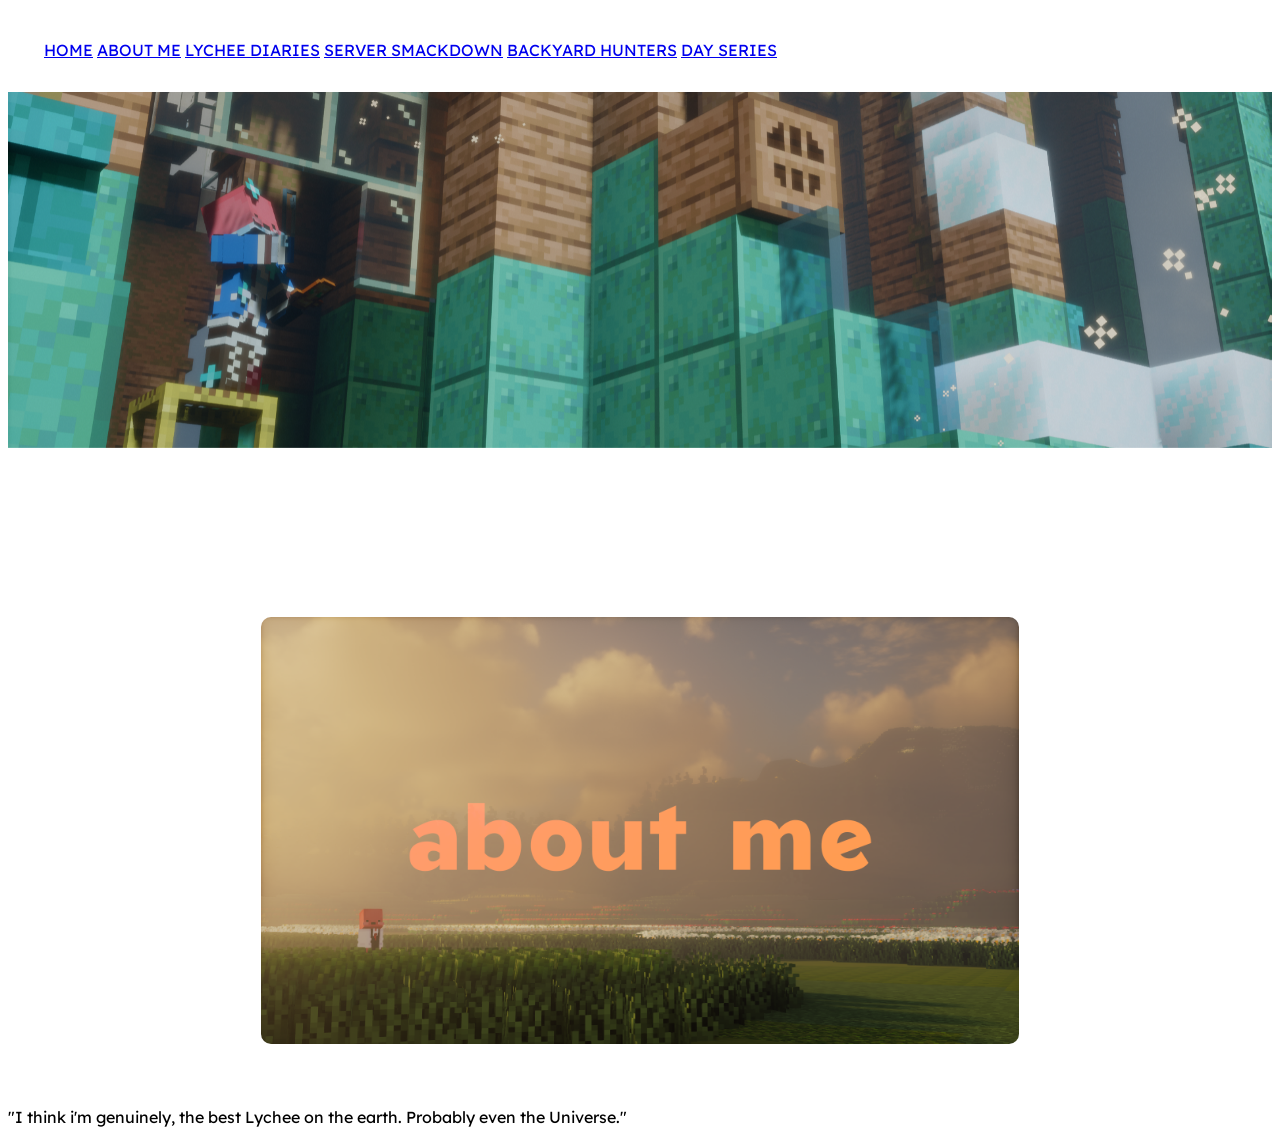
==== Pages/About Me/HTML/about_me.html @ 613937f0 "Initial Commit - Updated A Few Pages To Test With Images Bh <3" ====
<!DOCTYPE html>
<html lang="en">
<head>
    <link rel="preconnect" href="https://fonts.googleapis.com">
    <link rel="preconnect" href="https://fonts.gstatic.com" crossorigin>
    <link href="https://fonts.googleapis.com/css2?family=Lexend+Deca:wght@100..900&display=swap" rel="stylesheet">

    <meta charset="utf-8" />
    <meta name="viewport" content="width=device-width" />

    <!-- Styles -->
    <link rel="stylesheet" href="/Pages/About Me/Styles/about_me.CSS" />

    <title>TalkWithBh - About Me</title>
</head>
<body>
<!-- Header -->
<div class="header" id="index_header">
    <nav>
        <a href="/index.html"><img src="" style="height: 28px"></img></a>
        <a href="/index.html">HOME</a>
        <a href="/Pages/About%20Me/HTML/about_me.html">ABOUT ME</a>
        <a href="/Pages/Lychee%20Diaries/HTML/lychee_diaries.html">LYCHEE DIARIES</a>
        <a href="/Pages/Server%20Smackdown/HTML/server_smackdown.html">SERVER SMACKDOWN</a>
        <a href="/Pages/Backyard%20Hunters/HTML/backyard_hunters.html">BACKYARD HUNTERS</a>
        <a href="/Pages/Day%20Series/HTML/day_series.html">DAY SERIES</a>
    </nav>
</div>

<div class="MAIN_top_banner" id="MAIN_top_banner">
    <img class="MAIN_top_banner_background" src="/Pages/About%20Me/Media/ABOUTME_main_thumbnail.png" style=" width: 100%; height: auto"/>
    <img class="MAIN_top_banner_background_clip" src="/Pages/Assets/Media/Clips/CLIP_wave.png" style=" width: 100%; height: auto"/>
    <img class="MAIN_top_banner_foreground" src="/Pages/About%20Me/Media/ABOUTME_main_poster.png" style=" width: 80%; height: auto"/>
</div>

<div class="HOME_sub_description" id="HOME_sub_description">
    <p class="HOME_sub_description_text">"I think i'm genuinely, the best Lychee on the earth. Probably even the Universe."</p>
</div>

</body>
</html>
---- Pages/About Me/Styles/about_me.CSS ----
html {
    font-family: "Lexend Deca", sans-serif;
    font-optical-sizing: auto;
    background-color: #ffffff;
}

.header {
    position: sticky;
    top: 0;
    width: 100%;
    padding: 32px 32px;
    color: white;
    background-color: white;

    text-align: left;

    image-rendering: high-quality;
}

.MAIN_top_banner {
    .MAIN_top_banner_background {
        position: relative;
        display: block;
        max-width: 100%;
        text-align: center;

        margin: 0 auto;
    }

    .MAIN_top_banner_foreground {
        position: relative;
        display: block;
        max-width: 60%;
        text-align: center;

        border-radius: 10px;

        margin: -15% auto 5%;
    }
}
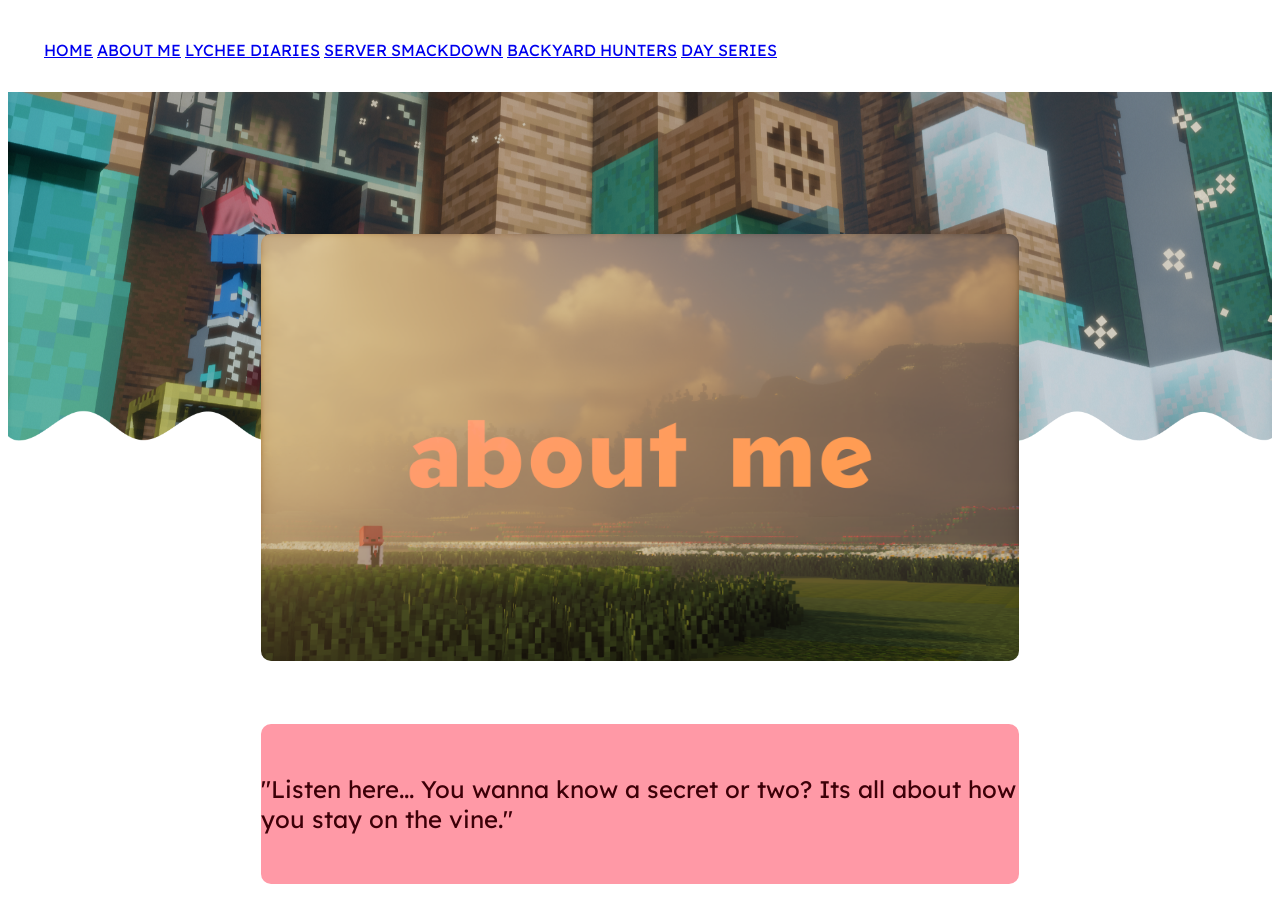
==== commit 85769b8b: "Initial Commit - Updated A Few Pages To Test With Images Bh <3" ====
--- a/Pages/About Me/HTML/about_me.html
+++ b/Pages/About Me/HTML/about_me.html
@@ -34,7 +34,7 @@
 </div>
 
 <div class="HOME_sub_description" id="HOME_sub_description">
-    <p class="HOME_sub_description_text">"I think i'm genuinely, the best Lychee on the earth. Probably even the Universe."</p>
+    <p class="HOME_sub_description_text">"Listen here... You wanna know a secret or two? Its all about how you stay on the vine."</p>
 </div>
 
 </body>
--- a/Pages/About Me/Styles/about_me.CSS
+++ b/Pages/About Me/Styles/about_me.CSS
@@ -27,6 +27,15 @@
         margin: 0 auto;
     }
 
+    .MAIN_top_banner_background_clip {
+        position: relative;
+        display: block;
+        max-width: 100%;
+        text-align: center;
+
+        margin: -25% auto 0;
+    }
+
     .MAIN_top_banner_foreground {
         position: relative;
         display: block;
@@ -35,6 +44,26 @@
 
         border-radius: 10px;
 
-        margin: -15% auto 5%;
+        margin: -20% auto -15%;
+    }
+}
+
+.HOME_sub_description {
+    display: flex;
+    align-items: center;
+    justify-content: center;
+    text-wrap: wrap;
+    height: 10rem;
+    width: 60%;
+
+    margin: 20% auto 0;
+    background-color: #ff99a6ff;
+
+    border-radius: 10px;
+
+
+    .HOME_sub_description_text {
+        color: #3d0008ff;
+        font-size: 1.5rem;
     }
 }
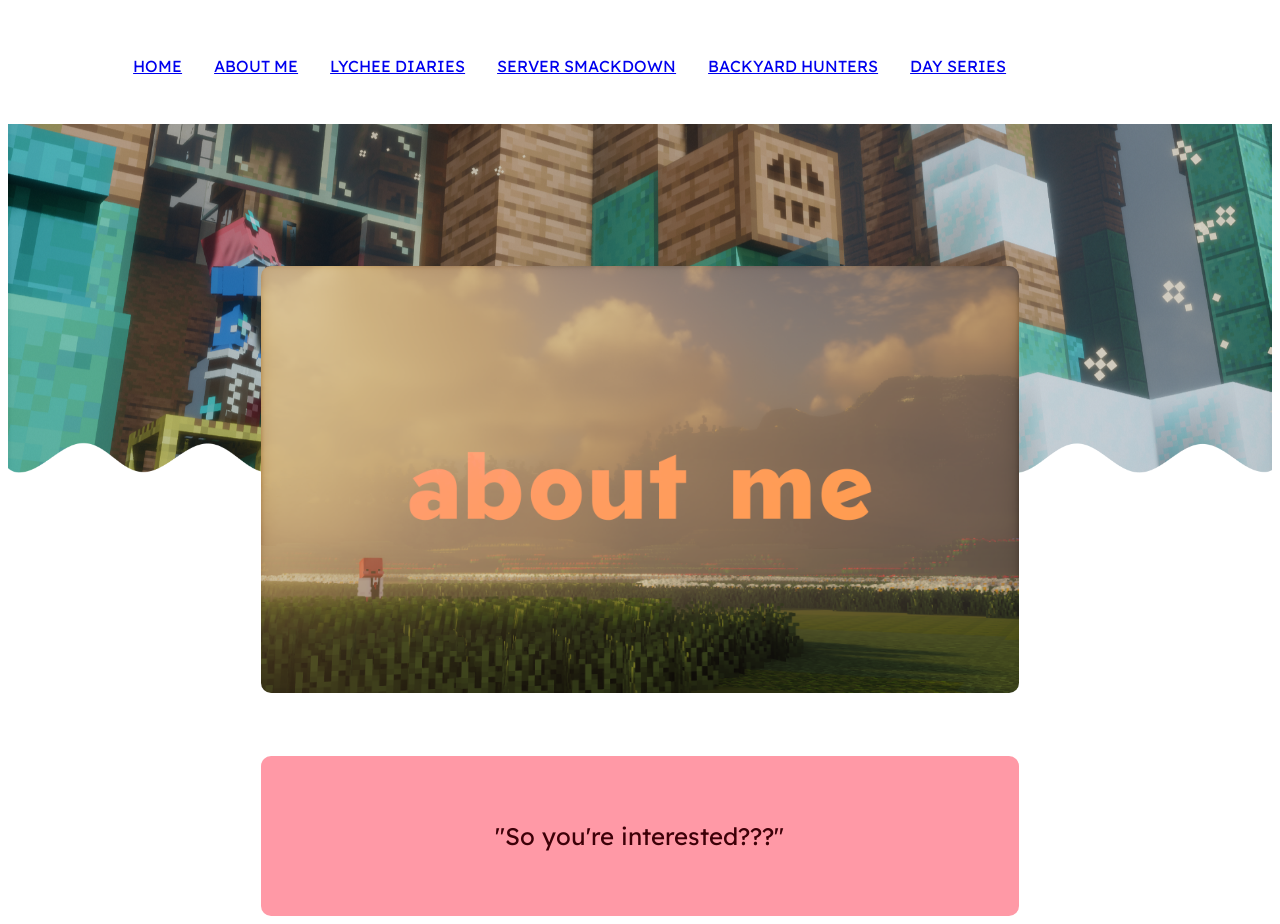
==== commit 697d909d: "Updated Links to Main Pags" ====
--- a/Pages/About Me/HTML/about_me.html
+++ b/Pages/About Me/HTML/about_me.html
@@ -17,13 +17,15 @@
 <!-- Header -->
 <div class="header" id="index_header">
     <nav>
-        <a href="/index.html"><img src="" style="height: 28px"></img></a>
-        <a href="/index.html">HOME</a>
-        <a href="/Pages/About%20Me/HTML/about_me.html">ABOUT ME</a>
-        <a href="/Pages/Lychee%20Diaries/HTML/lychee_diaries.html">LYCHEE DIARIES</a>
-        <a href="/Pages/Server%20Smackdown/HTML/server_smackdown.html">SERVER SMACKDOWN</a>
-        <a href="/Pages/Backyard%20Hunters/HTML/backyard_hunters.html">BACKYARD HUNTERS</a>
-        <a href="/Pages/Day%20Series/HTML/day_series.html">DAY SERIES</a>
+        <ul class="header_list">
+            <li><a href="/index.html"><img src="" style="height: 28px"></img></a></li>
+            <li><a href="/index.html">HOME</a></li>
+            <li><a href="/Pages/About%20Me/HTML/about_me.html">ABOUT ME</a></li>
+            <li><a href="/Pages/Lychee%20Diaries/HTML/lychee_diaries.html">LYCHEE DIARIES</a></li>
+            <li><a href="/Pages/Server%20Smackdown/HTML/server_smackdown.html">SERVER SMACKDOWN</a></li>
+            <li><a href="/Pages/Backyard%20Hunters/HTML/backyard_hunters.html">BACKYARD HUNTERS</a></li>
+            <li><a href="/Pages/Day%20Series/HTML/day_series.html">DAY SERIES</a></li>
+        </ul>
     </nav>
 </div>
 
@@ -34,7 +36,7 @@
 </div>
 
 <div class="HOME_sub_description" id="HOME_sub_description">
-    <p class="HOME_sub_description_text">"Listen here... You wanna know a secret or two? Its all about how you stay on the vine."</p>
+    <p class="HOME_sub_description_text">"So you're interested???"</p>
 </div>
 
 </body>
--- a/Pages/About Me/Styles/about_me.CSS
+++ b/Pages/About Me/Styles/about_me.CSS
@@ -8,13 +8,32 @@
     position: sticky;
     top: 0;
     width: 100%;
-    padding: 32px 32px;
+    padding-top: 16px;
+    padding-bottom: 16px;
     color: white;
     background-color: white;
 
     text-align: left;
 
     image-rendering: high-quality;
+
+    z-index: 1;
+
+    .header_list {
+        display: flex;
+        align-items: center;
+        text-align: center;
+        justify-content: center;
+
+
+        width: 80%;
+
+        li {
+            display: inline-block;
+            text-decoration: none;
+            padding: 16px;
+        }
+    }
 }
 
 .MAIN_top_banner {
@@ -25,6 +44,8 @@
         text-align: center;
 
         margin: 0 auto;
+
+        z-index: -2;
     }
 
     .MAIN_top_banner_background_clip {
@@ -34,6 +55,8 @@
         text-align: center;
 
         margin: -25% auto 0;
+
+        z-index: -2;
     }
 
     .MAIN_top_banner_foreground {
@@ -45,8 +68,11 @@
         border-radius: 10px;
 
         margin: -20% auto -15%;
+
+        z-index: -1;
     }
 }
+
 
 .HOME_sub_description {
     display: flex;
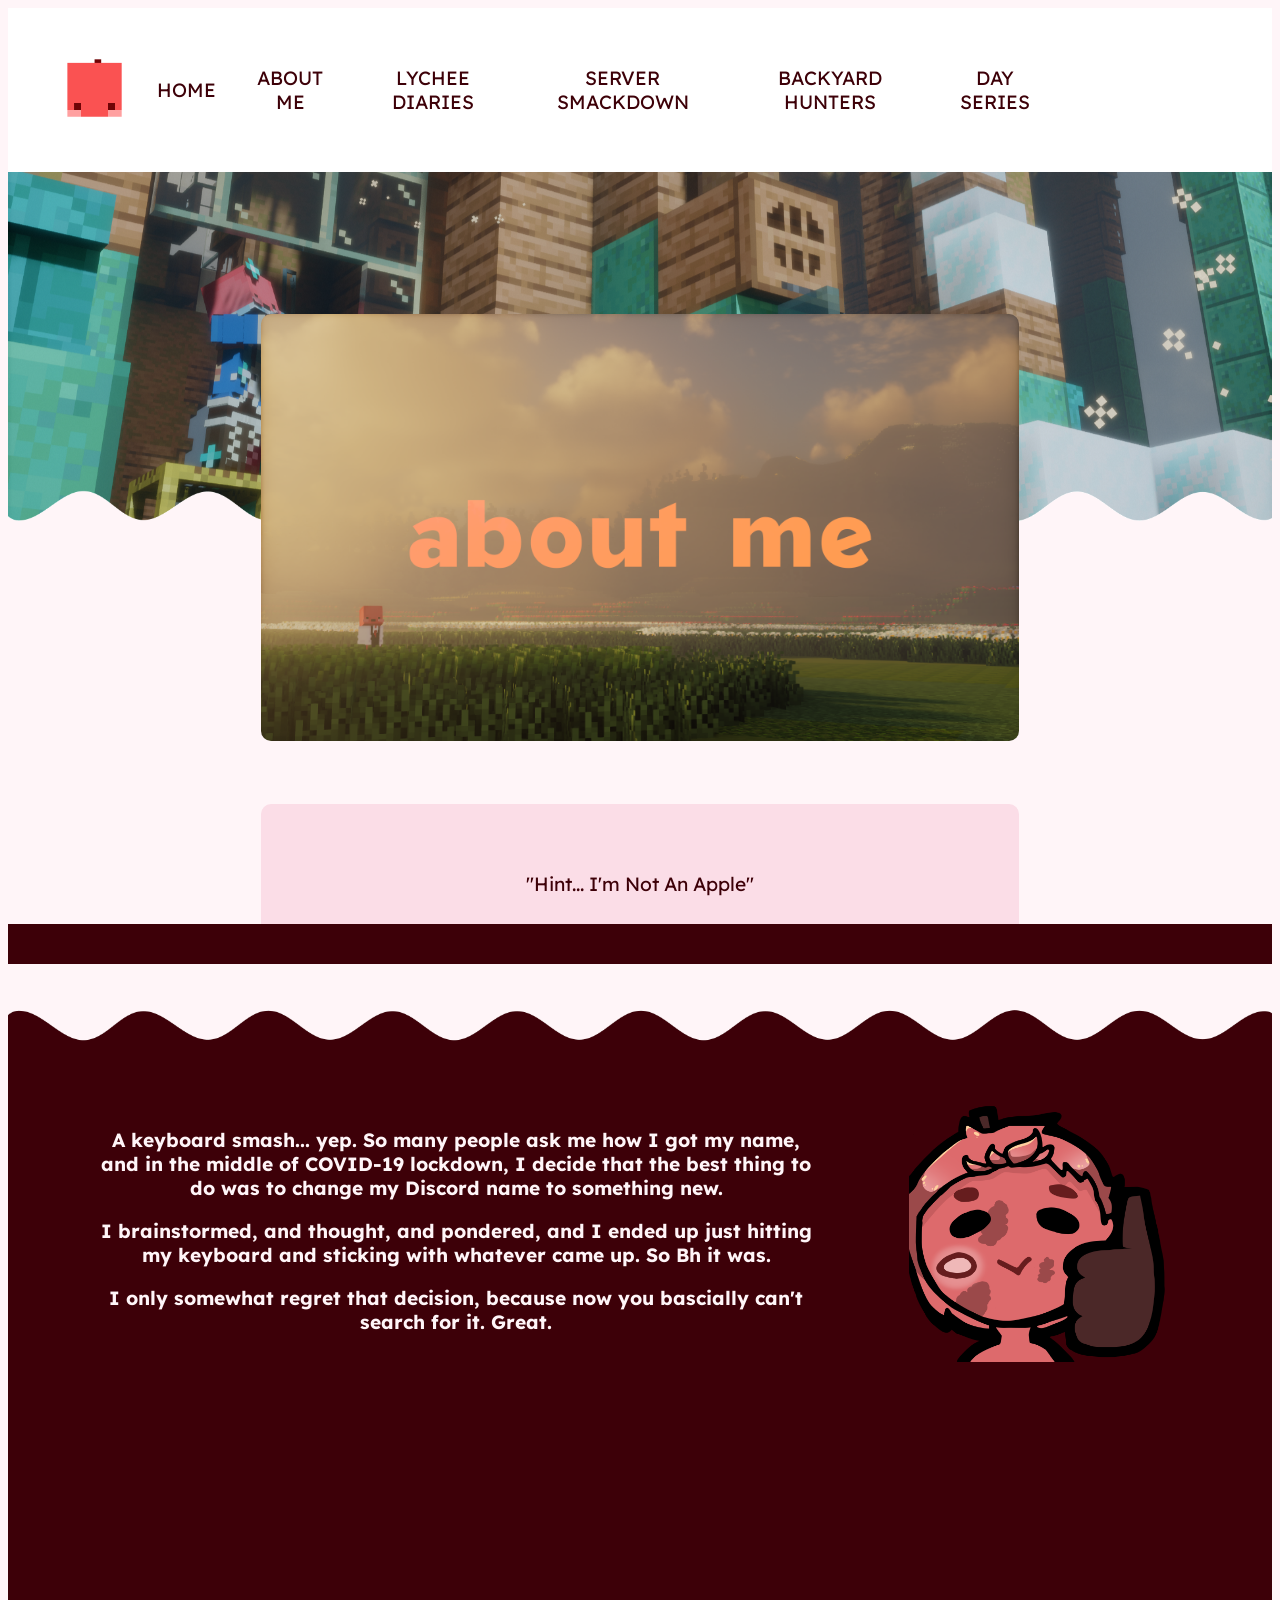
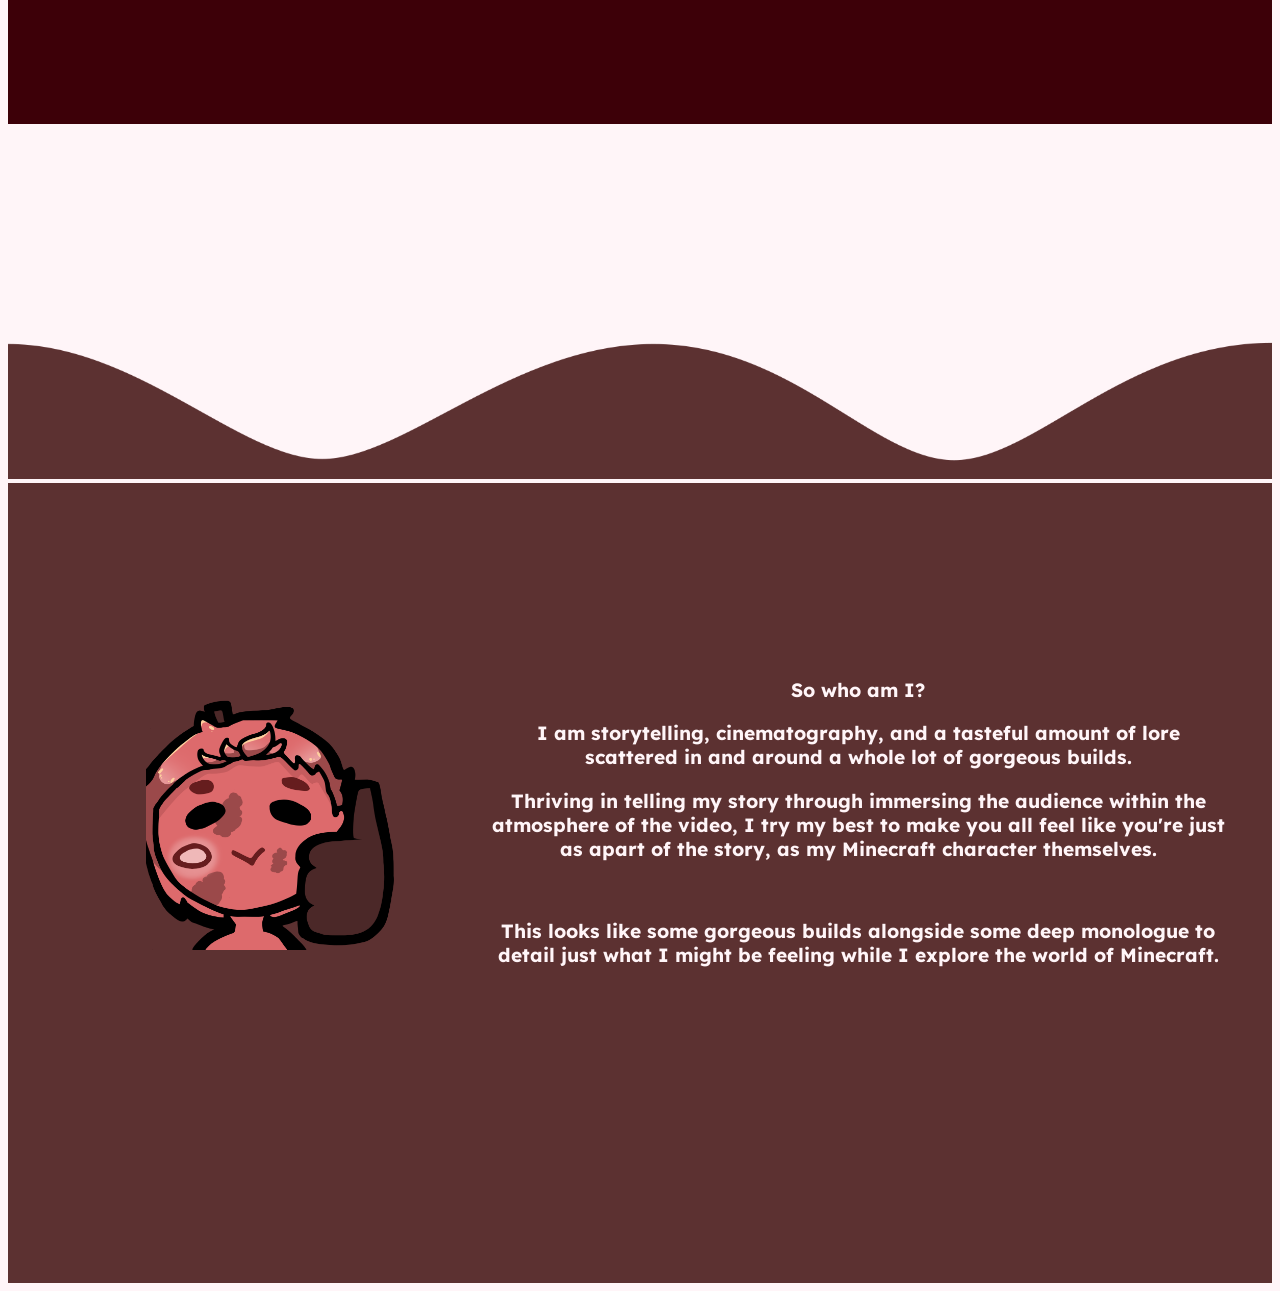
==== commit 2d476e37: "Updated Links to Main Pags" ====
--- a/Pages/About Me/HTML/about_me.html
+++ b/Pages/About Me/HTML/about_me.html
@@ -9,34 +9,91 @@
     <meta name="viewport" content="width=device-width" />
 
     <!-- Styles -->
+    <link rel="stylesheet" href="/Universal/Styles/universal_styles.CSS" />
     <link rel="stylesheet" href="/Pages/About Me/Styles/about_me.CSS" />
 
     <title>TalkWithBh - About Me</title>
 </head>
 <body>
-<!-- Header -->
-<div class="header" id="index_header">
+<!-- Universal Header -->
+<div class="UNI_Header" id="index_header">
     <nav>
-        <ul class="header_list">
-            <li><a href="/index.html"><img src="" style="height: 28px"></img></a></li>
-            <li><a href="/index.html">HOME</a></li>
-            <li><a href="/Pages/About%20Me/HTML/about_me.html">ABOUT ME</a></li>
-            <li><a href="/Pages/Lychee%20Diaries/HTML/lychee_diaries.html">LYCHEE DIARIES</a></li>
-            <li><a href="/Pages/Server%20Smackdown/HTML/server_smackdown.html">SERVER SMACKDOWN</a></li>
-            <li><a href="/Pages/Backyard%20Hunters/HTML/backyard_hunters.html">BACKYARD HUNTERS</a></li>
-            <li><a href="/Pages/Day%20Series/HTML/day_series.html">DAY SERIES</a></li>
+        <ul class="UNI_Header_List">
+            <li><a href="/index.html"><img src="/Pages/Assets/Media/Icons/ICON_bh_head.png" style="height: 4em"></img></a></li>
+            <li><a class="UNI_HEADER_Link" href="/index.html">HOME</a></li>
+            <li><a class="UNI_HEADER_Link" href="/Pages/About%20Me/HTML/about_me.html">ABOUT ME</a></li>
+            <li><a class="UNI_HEADER_Link" href="/Pages/Lychee%20Diaries/HTML/lychee_diaries.html">LYCHEE DIARIES</a></li>
+            <li><a class="UNI_HEADER_Link" href="/Pages/Server%20Smackdown/HTML/server_smackdown.html">SERVER SMACKDOWN</a></li>
+            <li><a class="UNI_HEADER_Link" href="/Pages/Backyard%20Hunters/HTML/backyard_hunters.html">BACKYARD HUNTERS</a></li>
+            <li><a class="UNI_HEADER_Link" href="/Pages/Day%20Series/HTML/day_series.html">DAY SERIES</a></li>
         </ul>
     </nav>
 </div>
 
-<div class="MAIN_top_banner" id="MAIN_top_banner">
-    <img class="MAIN_top_banner_background" src="/Pages/About%20Me/Media/ABOUTME_main_thumbnail.png" style=" width: 100%; height: auto"/>
-    <img class="MAIN_top_banner_background_clip" src="/Pages/Assets/Media/Clips/CLIP_wave.png" style=" width: 100%; height: auto"/>
-    <img class="MAIN_top_banner_foreground" src="/Pages/About%20Me/Media/ABOUTME_main_poster.png" style=" width: 80%; height: auto"/>
+<!-- Top Banner -->
+<div class="UNI_Top_Banner">
+    <img class="UNI_top_banner_background" src="/Pages/About%20Me/Media/ABOUTME_main_thumbnail.png" style=" width: 100%; height: auto"/>
+    <img class="UNI_top_banner_background_clip" src="/Pages/Assets/Media/Clips/CLIP_wave.png" style=" width: 100%; height: auto"/>
+    <img class="UNI_top_banner_foreground" src="/Pages/About%20Me/Media/ABOUTME_main_poster.png" style=" width: 80%; height: auto"/>
 </div>
 
-<div class="HOME_sub_description" id="HOME_sub_description">
-    <p class="HOME_sub_description_text">"So you're interested???"</p>
+<div class="UNI_sub_description">
+    <p class="UNI_sub_description_text">"Hint... I'm Not An Apple"</p>
+</div>
+
+<!-- Bottom Banner -->
+<div class="UNI_bottom_banner">
+    <img class="MAIN_top_banner_background_clip" src="/Pages/Assets/Media/Clips/CLIP_wave_inverted.png" style=" width: 100%; height: auto"/>
+</div>
+
+<!-- About Me - Contents -->
+<div class="ABOUTME_content_box">
+    <div class="ABOUTME_content">
+        <ul class="ABOUTEME_main_discription">
+            <li class="ABOUTME_main_body">
+                <div class="ABOUTEME_main_body_text">
+                    <p class="ABOUTME_discription">A keyboard smash... yep. So many people ask me how I got my name, and in the middle of COVID-19 lockdown, I decide that the best thing to do was to change my Discord name to something new.</p>
+                    <p class="ABOUTME_discription">I brainstormed, and thought, and pondered, and I ended up just hitting my keyboard and sticking with whatever came up. So Bh it was.</p>
+                    <p class="ABOUTME_discription">I only somewhat regret that decision, because now you bascially can't search for it. Great.</p>
+                </div>
+            </li>
+            <li class="ABOUTME_main_image">
+                <div class="ABOUTME_main_image_image">
+                    <img class="ABOUTME_main_image_emoji" src="/Pages/Assets/Media/Emojis/Emote3.webp">
+                </div>
+            </li>
+        </ul>
+    </div>
+</div>
+
+<!-- Overview Banner -->
+<div class="UNI_bottom_banner">
+    <img class="MAIN_top_banner_background_clip" src="/Pages/Assets/Media/Clips/CLIP_large_wave_brown.png" style=" width: 100%; height: auto"/>
+</div>
+
+<!-- About Me - Overview -->
+
+<div class="ABOUTME_overview_box">
+    <div class="ABOUTME_overview_content">
+        <ul class="ABOUTEME_main_discription">
+            <li class="ABOUTME_main_image">
+                <div class="ABOUTME_main_image_image">
+                    <img class="ABOUTME_main_image_emoji" src="/Pages/Assets/Media/Emojis/Emote3.webp">
+                </div>
+            </li>
+
+            <li class="ABOUTME_main_body">
+                <div class="ABOUTEME_main_body_text">
+                    <p class="ABOUTME_discription">So who am I?</p>
+                    <p class="ABOUTME_discription">I am storytelling, cinematography, and a tasteful amount of lore scattered in and around a whole lot of gorgeous builds.</p>
+                    <p class="ABOUTME_discription">Thriving in telling my story through immersing the audience within the atmosphere of the video, I try my best to make you all feel like you're just as apart of the story, as my Minecraft character themselves.</p>
+                    <br>
+                    <p class="ABOUTME_discription">This looks like some gorgeous builds alongside some deep monologue to detail just what I might be feeling while I explore the world of Minecraft.</p>
+                </div>
+            </li>
+
+        </ul>
+    </div>
 </div>
 
 </body>
--- a/Universal/Styles/universal_styles.CSS
+++ b/Universal/Styles/universal_styles.CSS
@@ -0,0 +1,108 @@
+html {
+    font-family: "Lexend Deca", sans-serif;
+    font-optical-sizing: auto;
+    background-color: #fff5f8;
+}
+
+/* ---------- Header ---------- */
+
+.UNI_Header {
+    position: sticky;
+    top: 0;
+    width: 100%;
+    padding-top: 16px;
+    padding-bottom: 16px;
+    color: white;
+    background-color: white;
+
+    text-align: left;
+
+    image-rendering: high-quality;
+
+    z-index: 1;
+
+    .UNI_Header_List {
+        display: flex;
+        align-items: center;
+        text-align: center;
+        justify-content: left;
+
+
+        width: 80%;
+
+        li {
+            display: inline-block;
+            text-decoration: none;
+            padding: 16px;
+        }
+
+        .UNI_HEADER_Link {
+            text-decoration: none;
+            color: #3d0008ff;
+            font-size: 1.2em;
+        }
+    }
+}
+
+/* ---------- Title & Banner ---------- */
+
+.UNI_Top_Banner {
+    .UNI_top_banner_background {
+        position: relative;
+        display: block;
+        max-width: 100%;
+        text-align: center;
+
+        margin: 0 auto;
+
+        z-index: -2;
+    }
+
+    .UNI_top_banner_background_clip {
+        position: relative;
+        display: block;
+        max-width: 100%;
+        text-align: center;
+
+        margin: -25% auto 0;
+
+        z-index: -2;
+    }
+
+    .UNI_top_banner_foreground {
+        position: relative;
+        display: block;
+        max-width: 60%;
+        text-align: center;
+
+        border-radius: 10px;
+
+        margin: -20% auto -15%;
+
+        z-index: -1;
+    }
+}
+
+
+.UNI_sub_description {
+    display: flex;
+    align-items: center;
+    justify-content: center;
+    text-wrap: wrap;
+    height: 10rem;
+    width: 60%;
+
+    margin: 20% auto 0;
+    background-color: #fbdde7;
+
+    border-radius: 10px;
+
+    .UNI_sub_description_text {
+        color: #3d0008ff;
+        font-size: 1.2rem;
+    }
+}
+
+.UNI_bottom_banner {
+
+}
--- a/Pages/About Me/Styles/about_me.CSS
+++ b/Pages/About Me/Styles/about_me.CSS
@@ -1,95 +1,82 @@
 html {
     font-family: "Lexend Deca", sans-serif;
     font-optical-sizing: auto;
-    background-color: #ffffff;
 }
 
-.header {
-    position: sticky;
-    top: 0;
-    width: 100%;
-    padding-top: 16px;
-    padding-bottom: 16px;
-    color: white;
-    background-color: white;
+/* ---------- Main Content ---------- */
 
-    text-align: left;
-
-    image-rendering: high-quality;
-
-    z-index: 1;
-
-    .header_list {
-        display: flex;
-        align-items: center;
-        text-align: center;
-        justify-content: center;
-
-
-        width: 80%;
-
-        li {
-            display: inline-block;
-            text-decoration: none;
-            padding: 16px;
-        }
-    }
+.ABOUTME_content_box {
+    margin-top: -400px;
+    height: 800px;
+    background-color: #3d0008ff;
 }
 
-.MAIN_top_banner {
-    .MAIN_top_banner_background {
-        position: relative;
-        display: block;
-        max-width: 100%;
-        text-align: center;
+.ABOUTME_content {
+    transform: translateY(10rem);
 
-        margin: 0 auto;
-
-        z-index: -2;
-    }
-
-    .MAIN_top_banner_background_clip {
-        position: relative;
-        display: block;
-        max-width: 100%;
-        text-align: center;
-
-        margin: -25% auto 0;
-
-        z-index: -2;
-    }
-
-    .MAIN_top_banner_foreground {
-        position: relative;
-        display: block;
-        max-width: 60%;
-        text-align: center;
-
-        border-radius: 10px;
-
-        margin: -20% auto -15%;
-
-        z-index: -1;
-    }
-}
-
-
-.HOME_sub_description {
     display: flex;
     align-items: center;
     justify-content: center;
-    text-wrap: wrap;
-    height: 10rem;
-    width: 60%;
+}
 
-    margin: 20% auto 0;
-    background-color: #ff99a6ff;
+/* ---------- Main Discription ---------- */
 
-    border-radius: 10px;
+.ABOUTEME_main_discription {
+    display: flex;
+    align-items: center;
+    justify-content: center;
+    width: 90%;
+    gap: 2rem;
 
+    list-style: none;
+}
 
-    .HOME_sub_description_text {
-        color: #3d0008ff;
-        font-size: 1.5rem;
-    }
-}+.ABOUTME_main_body {
+    display: block;
+    justify-content: center;
+    align-items: center;
+}
+
+/* ---------- Discription ---------- */
+
+.ABOUTME_discription {
+    display: flex;
+
+    text-align: center;
+    align-items: center;
+    justify-content: center;
+
+    color: #fff5f8;
+    font-weight: bolder;
+    font-size: 1.2rem;
+
+}
+
+/* ---------- Image Discription ---------- */
+
+.ABOUTME_main_image_image {
+    display: flex;
+    justify-content: center;
+}
+
+.ABOUTME_main_image_emoji {
+    width: 70%;
+}
+
+/* ---------- Overview ---------- */
+
+.ABOUTME_overview_box {
+    margin-top: 0px;
+    height: 800px;
+    background-color: #5c3131
+}
+
+.ABOUTME_overview_content {
+    transform: translateY(10rem);
+
+    display: flex;
+    align-items: center;
+    justify-content: center;
+}
+
+/* ---------- Overview Discription ---------- */
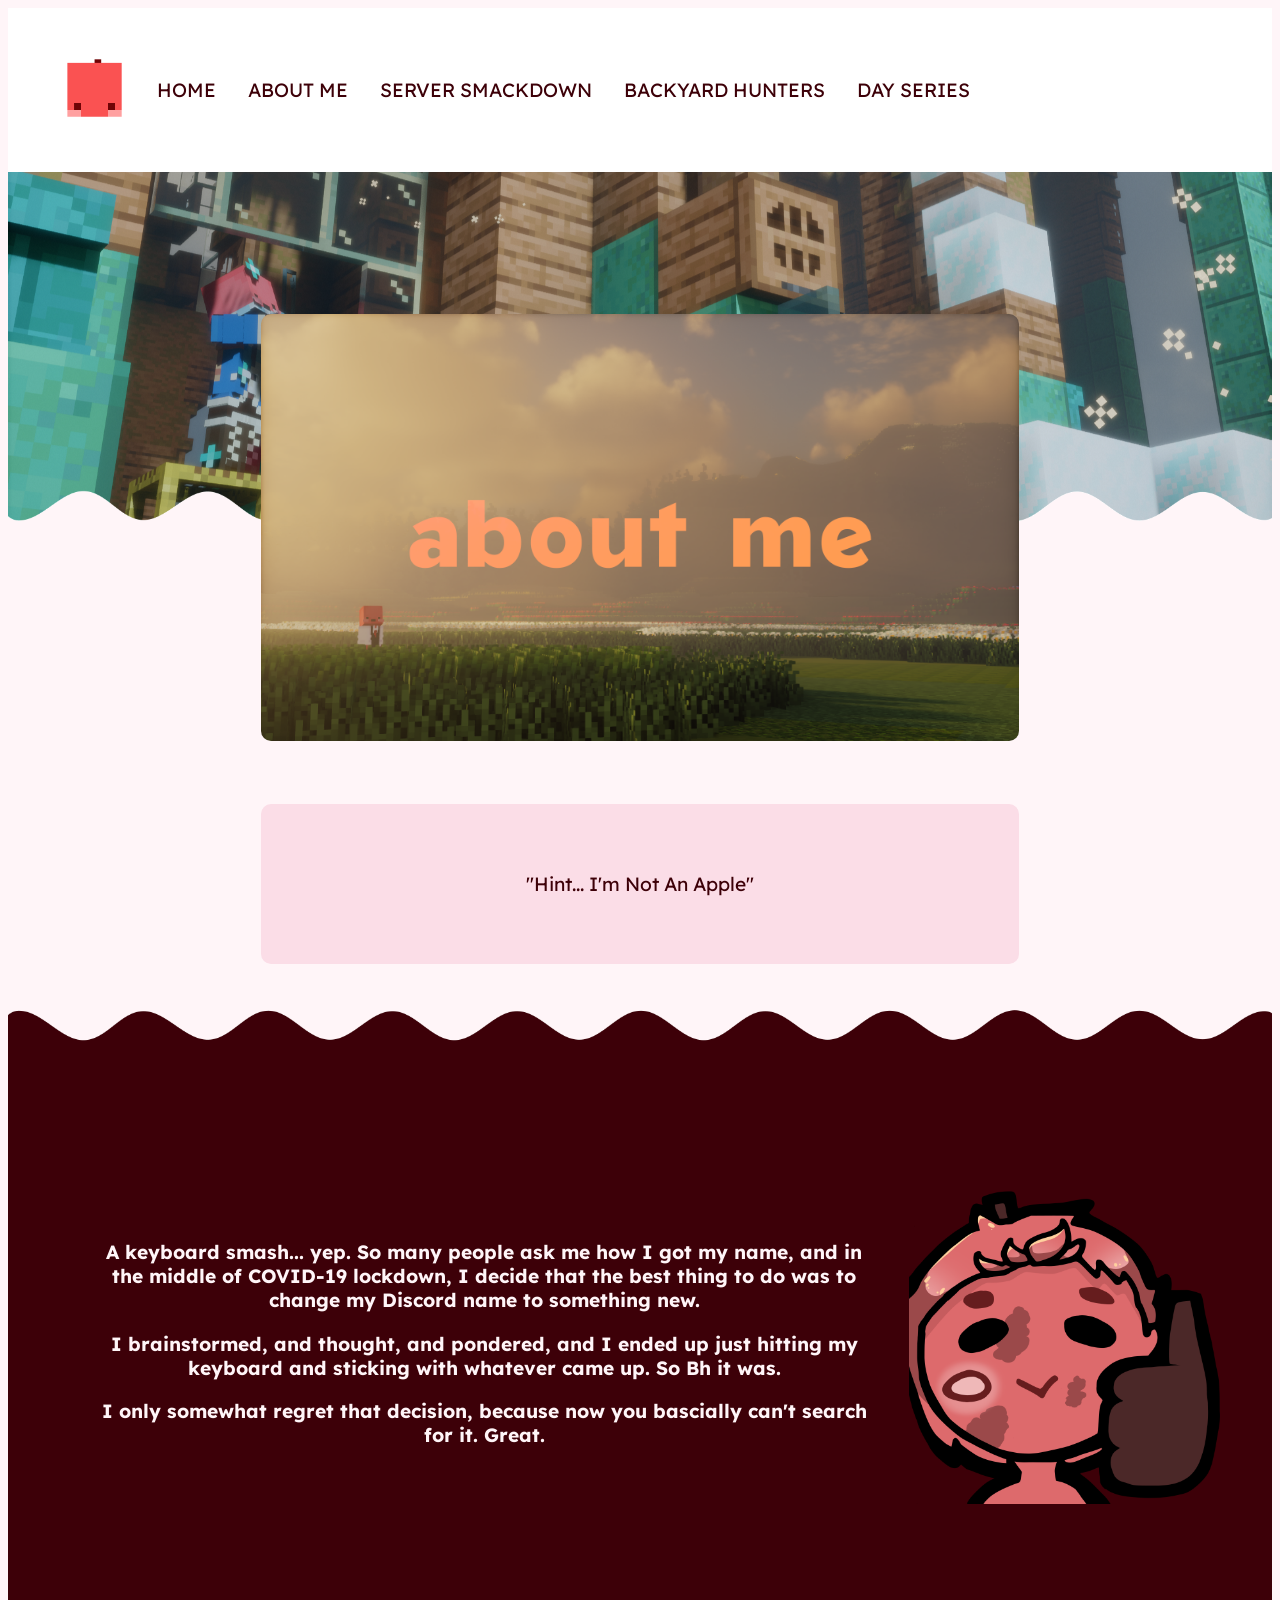
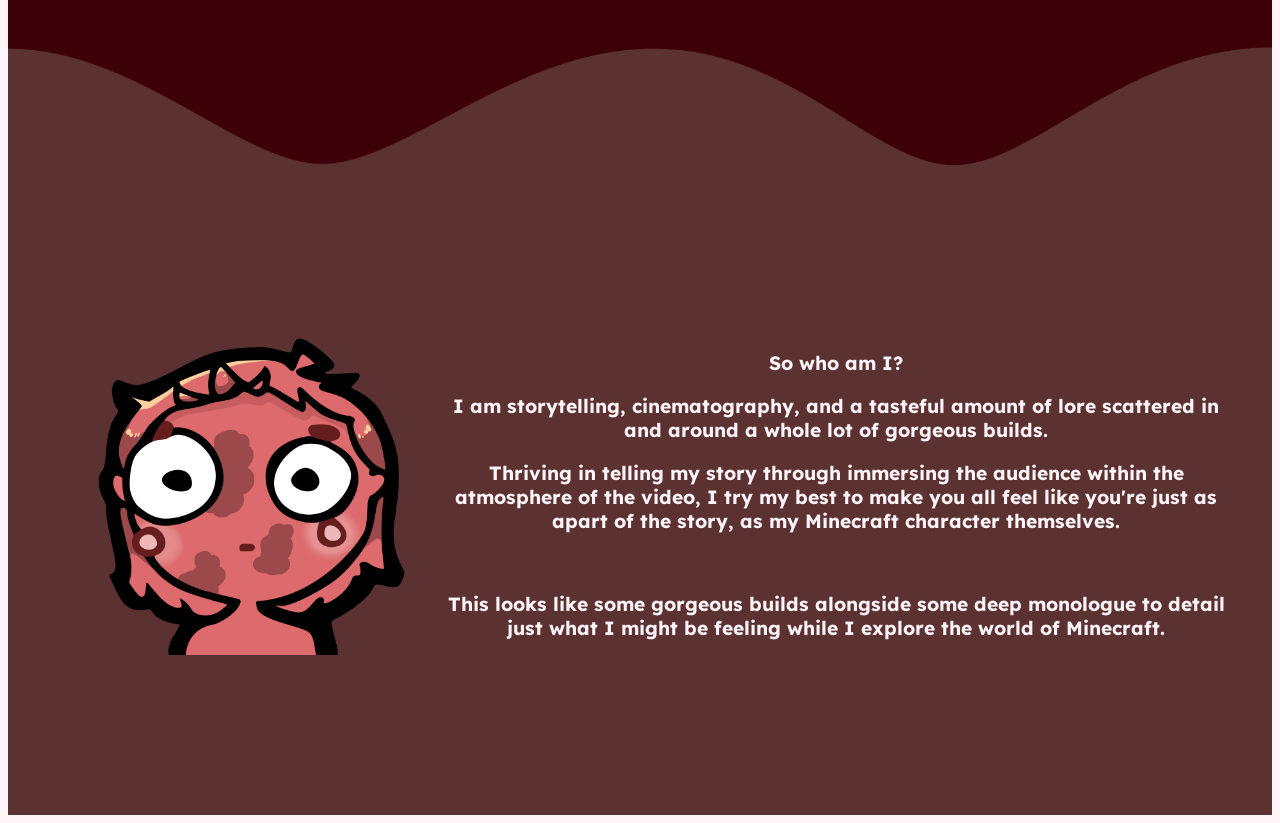
==== commit 2b20e03b: "Updated all pages for publishing. Completed: Index About Me  Incomplete: BY Hunters Server Smackdown" ====
--- a/Pages/About Me/HTML/about_me.html
+++ b/Pages/About Me/HTML/about_me.html
@@ -16,83 +16,88 @@
 </head>
 <body>
 <!-- Universal Header -->
-<div class="UNI_Header" id="index_header">
-    <nav>
-        <ul class="UNI_Header_List">
-            <li><a href="/index.html"><img src="/Pages/Assets/Media/Icons/ICON_bh_head.png" style="height: 4em"></img></a></li>
-            <li><a class="UNI_HEADER_Link" href="/index.html">HOME</a></li>
-            <li><a class="UNI_HEADER_Link" href="/Pages/About%20Me/HTML/about_me.html">ABOUT ME</a></li>
-            <li><a class="UNI_HEADER_Link" href="/Pages/Lychee%20Diaries/HTML/lychee_diaries.html">LYCHEE DIARIES</a></li>
-            <li><a class="UNI_HEADER_Link" href="/Pages/Server%20Smackdown/HTML/server_smackdown.html">SERVER SMACKDOWN</a></li>
-            <li><a class="UNI_HEADER_Link" href="/Pages/Backyard%20Hunters/HTML/backyard_hunters.html">BACKYARD HUNTERS</a></li>
-            <li><a class="UNI_HEADER_Link" href="/Pages/Day%20Series/HTML/day_series.html">DAY SERIES</a></li>
-        </ul>
-    </nav>
-</div>
+<div class="HERO">
+    <div class="UNI_Header" id="index_header">
+        <nav>
+            <ul class="UNI_Header_List">
+                <li><a href="/index.html"><img src="/Pages/Assets/Media/Icons/ICON_bh_head.png" style="height: 4em"></img></a></li>
+                <li><a class="UNI_HEADER_Link" href="/index.html">HOME</a></li>
+                <li><a class="UNI_HEADER_Link" href="/Pages/About%20Me/HTML/about_me.html">ABOUT ME</a></li>
+                <li><a class="UNI_HEADER_Link" href="/Pages/Server%20Smackdown/HTML/server_smackdown.html">SERVER SMACKDOWN</a></li>
+                <li><a class="UNI_HEADER_Link" href="/Pages/Backyard%20Hunters/HTML/backyard_hunters.html">BACKYARD HUNTERS</a></li>
+                <li><a class="UNI_HEADER_Link" href="/Pages/Day%20Series/HTML/day_series.html">DAY SERIES</a></li>
+            </ul>
+        </nav>
+    </div>
 
-<!-- Top Banner -->
-<div class="UNI_Top_Banner">
-    <img class="UNI_top_banner_background" src="/Pages/About%20Me/Media/ABOUTME_main_thumbnail.png" style=" width: 100%; height: auto"/>
-    <img class="UNI_top_banner_background_clip" src="/Pages/Assets/Media/Clips/CLIP_wave.png" style=" width: 100%; height: auto"/>
-    <img class="UNI_top_banner_foreground" src="/Pages/About%20Me/Media/ABOUTME_main_poster.png" style=" width: 80%; height: auto"/>
-</div>
+    <!-- Top Banner -->
+    <div class="UNI_Hero">
+        <img class="UNI_hero_background" src="/Pages/About%20Me/Media/ABOUTME_main_thumbnail.png" style=" width: 100%; height: auto"/>
+        <img class="UNI_hero_clip" src="/Pages/Assets/Media/Clips/CLIP_wave.png" style=" width: 100%; height: auto"/>
+        <img class="UNI_hero_poster" src="/Pages/About%20Me/Media/ABOUTME_main_poster.png" style=" width: 80%; height: auto"/>
+    </div>
 
-<div class="UNI_sub_description">
-    <p class="UNI_sub_description_text">"Hint... I'm Not An Apple"</p>
-</div>
-
-<!-- Bottom Banner -->
-<div class="UNI_bottom_banner">
-    <img class="MAIN_top_banner_background_clip" src="/Pages/Assets/Media/Clips/CLIP_wave_inverted.png" style=" width: 100%; height: auto"/>
-</div>
-
-<!-- About Me - Contents -->
-<div class="ABOUTME_content_box">
-    <div class="ABOUTME_content">
-        <ul class="ABOUTEME_main_discription">
-            <li class="ABOUTME_main_body">
-                <div class="ABOUTEME_main_body_text">
-                    <p class="ABOUTME_discription">A keyboard smash... yep. So many people ask me how I got my name, and in the middle of COVID-19 lockdown, I decide that the best thing to do was to change my Discord name to something new.</p>
-                    <p class="ABOUTME_discription">I brainstormed, and thought, and pondered, and I ended up just hitting my keyboard and sticking with whatever came up. So Bh it was.</p>
-                    <p class="ABOUTME_discription">I only somewhat regret that decision, because now you bascially can't search for it. Great.</p>
-                </div>
-            </li>
-            <li class="ABOUTME_main_image">
-                <div class="ABOUTME_main_image_image">
-                    <img class="ABOUTME_main_image_emoji" src="/Pages/Assets/Media/Emojis/Emote3.webp">
-                </div>
-            </li>
-        </ul>
+    <div class="UNI_disc">
+        <p class="UNI_disc_text">"Hint... I'm Not An Apple"</p>
     </div>
 </div>
 
-<!-- Overview Banner -->
-<div class="UNI_bottom_banner">
-    <img class="MAIN_top_banner_background_clip" src="/Pages/Assets/Media/Clips/CLIP_large_wave_brown.png" style=" width: 100%; height: auto"/>
+<div class="ABOUTME_CONTEXT_BOX">
+    <!-- Bottom Banner -->
+    <div class="UNI_bottom_banner">
+        <img class="MAIN_top_banner_background_clip" src="/Pages/Assets/Media/Clips/CLIP_wave_inverted.png" style=" width: 100%; height: auto"/>
+    </div>
+
+    <!-- About Me - Contents -->
+    <div class="ABOUTME_content_box">
+        <div class="ABOUTME_content">
+            <ul class="ABOUTEME_main_discription">
+                <li class="ABOUTME_main_body">
+                    <div class="ABOUTEME_main_body_text">
+                        <p class="ABOUTME_discription">A keyboard smash... yep. So many people ask me how I got my name, and in the middle of COVID-19 lockdown, I decide that the best thing to do was to change my Discord name to something new.</p>
+                        <p class="ABOUTME_discription">I brainstormed, and thought, and pondered, and I ended up just hitting my keyboard and sticking with whatever came up. So Bh it was.</p>
+                        <p class="ABOUTME_discription">I only somewhat regret that decision, because now you bascially can't search for it. Great.</p>
+                    </div>
+                </li>
+                <li class="ABOUTME_main_image">
+                    <div class="ABOUTME_main_image_image">
+                        <img class="ABOUTME_main_image_emoji" src="/Pages/Assets/Media/Emojis/Emote3.webp">
+                    </div>
+                </li>
+            </ul>
+        </div>
+    </div>
 </div>
 
-<!-- About Me - Overview -->
+<div class="ABOUTME_overview_content_box">
+    <!-- Overview Banner -->
+    <div class="UNI_top_banner">
+        <img class="MAIN_top_banner_background_clip" src="/Pages/Assets/Media/Clips/CLIP_large_wave_brown.png" style=" width: 100%; height: auto"/>
+    </div>
 
-<div class="ABOUTME_overview_box">
-    <div class="ABOUTME_overview_content">
-        <ul class="ABOUTEME_main_discription">
-            <li class="ABOUTME_main_image">
-                <div class="ABOUTME_main_image_image">
-                    <img class="ABOUTME_main_image_emoji" src="/Pages/Assets/Media/Emojis/Emote3.webp">
-                </div>
-            </li>
+    <!-- About Me - Overview -->
 
-            <li class="ABOUTME_main_body">
-                <div class="ABOUTEME_main_body_text">
-                    <p class="ABOUTME_discription">So who am I?</p>
-                    <p class="ABOUTME_discription">I am storytelling, cinematography, and a tasteful amount of lore scattered in and around a whole lot of gorgeous builds.</p>
-                    <p class="ABOUTME_discription">Thriving in telling my story through immersing the audience within the atmosphere of the video, I try my best to make you all feel like you're just as apart of the story, as my Minecraft character themselves.</p>
-                    <br>
-                    <p class="ABOUTME_discription">This looks like some gorgeous builds alongside some deep monologue to detail just what I might be feeling while I explore the world of Minecraft.</p>
-                </div>
-            </li>
+    <div class="ABOUTME_overview_box">
+        <div class="ABOUTME_overview_content">
+            <ul class="ABOUTEME_main_discription">
+                <li class="ABOUTME_main_image">
+                    <div class="ABOUTME_main_image_image">
+                        <img class="ABOUTME_main_image_emoji" src="/Pages/Assets/Media/Emojis/emote6.webp">
+                    </div>
+                </li>
 
-        </ul>
+                <li class="ABOUTME_main_body">
+                    <div class="ABOUTEME_main_body_text">
+                        <p class="ABOUTME_discription">So who am I?</p>
+                        <p class="ABOUTME_discription">I am storytelling, cinematography, and a tasteful amount of lore scattered in and around a whole lot of gorgeous builds.</p>
+                        <p class="ABOUTME_discription">Thriving in telling my story through immersing the audience within the atmosphere of the video, I try my best to make you all feel like you're just as apart of the story, as my Minecraft character themselves.</p>
+                        <br>
+                        <p class="ABOUTME_discription">This looks like some gorgeous builds alongside some deep monologue to detail just what I might be feeling while I explore the world of Minecraft.</p>
+                    </div>
+                </li>
+
+            </ul>
+        </div>
     </div>
 </div>
 
--- a/Universal/Styles/universal_styles.CSS
+++ b/Universal/Styles/universal_styles.CSS
@@ -2,6 +2,7 @@
     font-family: "Lexend Deca", sans-serif;
     font-optical-sizing: auto;
     background-color: #fff5f8;
+
 }
 
 /* ---------- Header ---------- */
@@ -14,9 +15,7 @@
     padding-bottom: 16px;
     color: white;
     background-color: white;
-
     text-align: left;
-
     image-rendering: high-quality;
 
     z-index: 1;
@@ -46,8 +45,8 @@
 
 /* ---------- Title & Banner ---------- */
 
-.UNI_Top_Banner {
-    .UNI_top_banner_background {
+.UNI_Hero {
+    .UNI_hero_background {
         position: relative;
         display: block;
         max-width: 100%;
@@ -58,7 +57,7 @@
         z-index: -2;
     }
 
-    .UNI_top_banner_background_clip {
+    .UNI_hero_clip {
         position: relative;
         display: block;
         max-width: 100%;
@@ -69,7 +68,7 @@
         z-index: -2;
     }
 
-    .UNI_top_banner_foreground {
+    .UNI_hero_poster {
         position: relative;
         display: block;
         max-width: 60%;
@@ -84,7 +83,7 @@
 }
 
 
-.UNI_sub_description {
+.UNI_disc {
     display: flex;
     align-items: center;
     justify-content: center;
@@ -92,17 +91,23 @@
     height: 10rem;
     width: 60%;
 
-    margin: 20% auto 0;
+    margin: 20% auto 0%;
     background-color: #fbdde7;
 
     border-radius: 10px;
 
-    .UNI_sub_description_text {
+    .UNI_disc_text {
         color: #3d0008ff;
         font-size: 1.2rem;
     }
 }
 
 .UNI_bottom_banner {
+    z-index: 1;
+    margin-bottom: -25%;
+}
 
+.UNI_top_banner {
+    z-index: 1;
+    margin-bottom: -1%;
 }
--- a/Pages/About Me/Styles/about_me.CSS
+++ b/Pages/About Me/Styles/about_me.CSS
@@ -3,11 +3,23 @@
     font-optical-sizing: auto;
 }
 
+/*
+* {
+    outline: 1px solid red !important;
+}
+ */
+
 /* ---------- Main Content ---------- */
 
+.ABOUTME_CONTEXT_BOX {
+    /*
+    outline: 1px solid orange !important;
+    */
+}
+
 .ABOUTME_content_box {
-    margin-top: -400px;
-    height: 800px;
+    margin-top: 0rem;
+    height: 50rem;
     background-color: #3d0008ff;
 }
 
@@ -60,20 +72,25 @@
 }
 
 .ABOUTME_main_image_emoji {
-    width: 70%;
+    width: 20em;
 }
 
 /* ---------- Overview ---------- */
 
+.ABOUTME_overview_content_box {
+    margin-top: -30%;
+}
+
 .ABOUTME_overview_box {
-    margin-top: 0px;
-    height: 800px;
     background-color: #5c3131
 }
 
+.ABOUTME_overview_box {
+
+}
+
 .ABOUTME_overview_content {
-    transform: translateY(10rem);
-
+    height: 40rem;
     display: flex;
     align-items: center;
     justify-content: center;
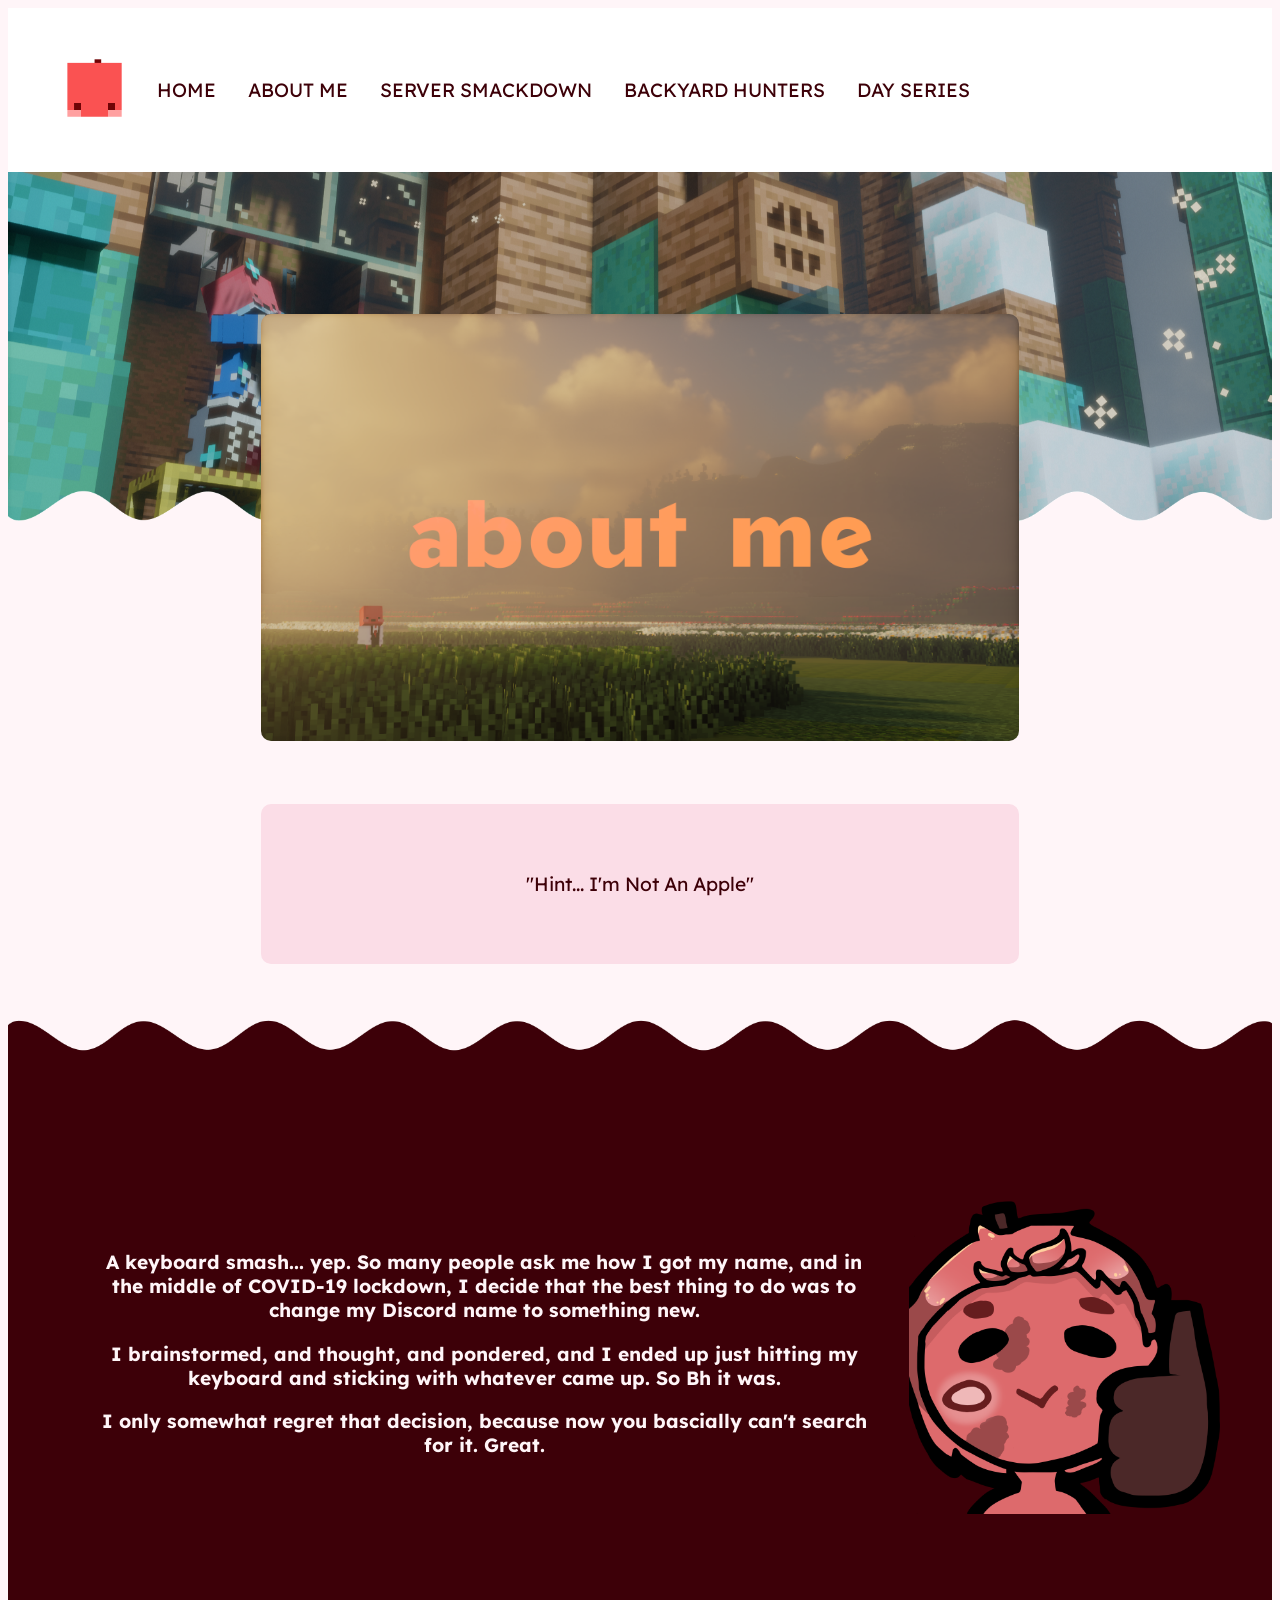
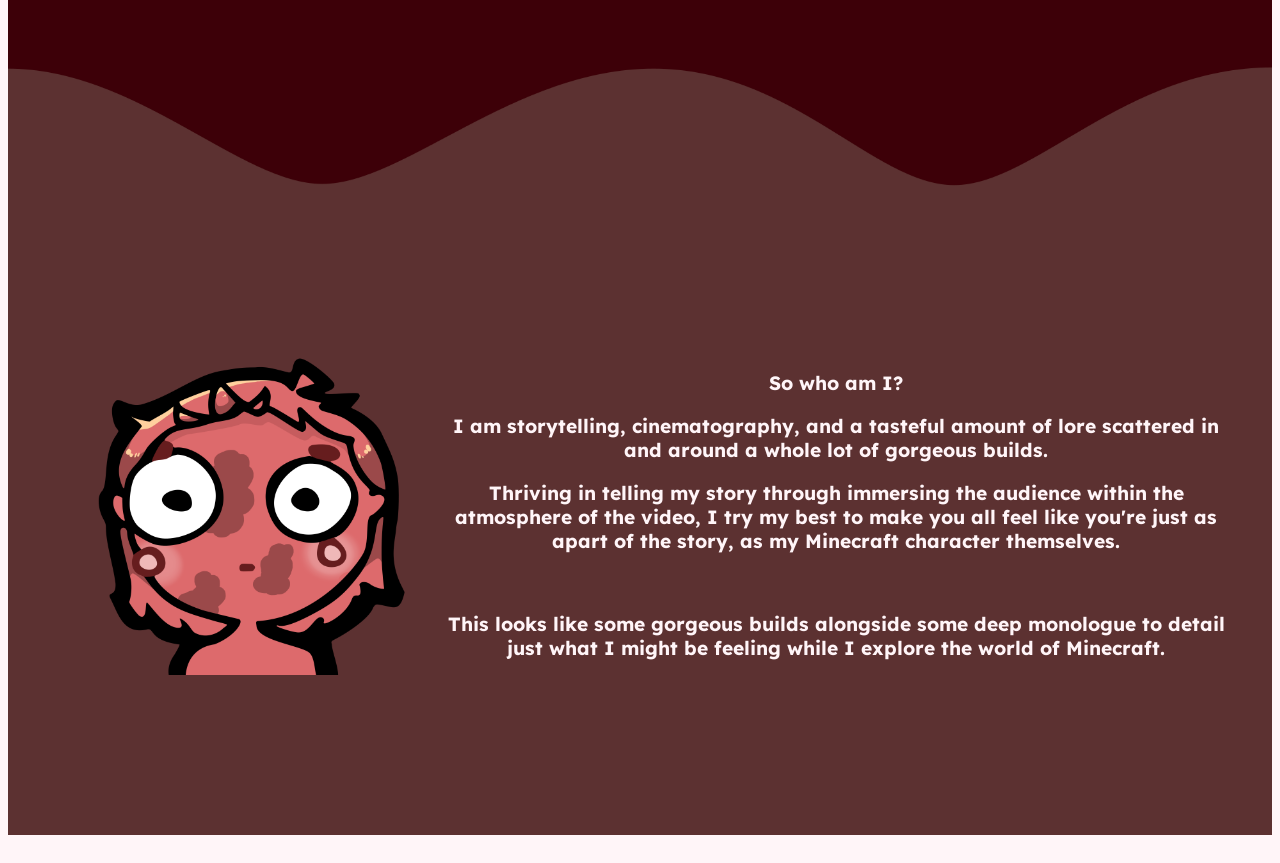
==== commit efd75016: "Updated to Grid-Contents? Completed: Index  Incomplete: BY Hunters Server Smackdown Day Series" ====
--- a/Pages/About Me/HTML/about_me.html
+++ b/Pages/About Me/HTML/about_me.html
@@ -15,6 +15,9 @@
     <title>TalkWithBh - About Me</title>
 </head>
 <body>
+
+<div class="grid-container">
+
 <!-- Universal Header -->
 <div class="HERO">
     <div class="UNI_Header" id="index_header">
--- a/Pages/About Me/Styles/about_me.CSS
+++ b/Pages/About Me/Styles/about_me.CSS
@@ -8,6 +8,18 @@
     outline: 1px solid red !important;
 }
  */
+
+.grid-container {
+    display: grid;
+    grid-template-areas:
+    'UNI_Header'
+    'UNI_Hero'
+    'UNI_disc'
+    'MAIN_contents'
+    'HOME_sub_content_list';
+    background-color: transparent;
+    gap: 10px;
+}
 
 /* ---------- Main Content ---------- */
 
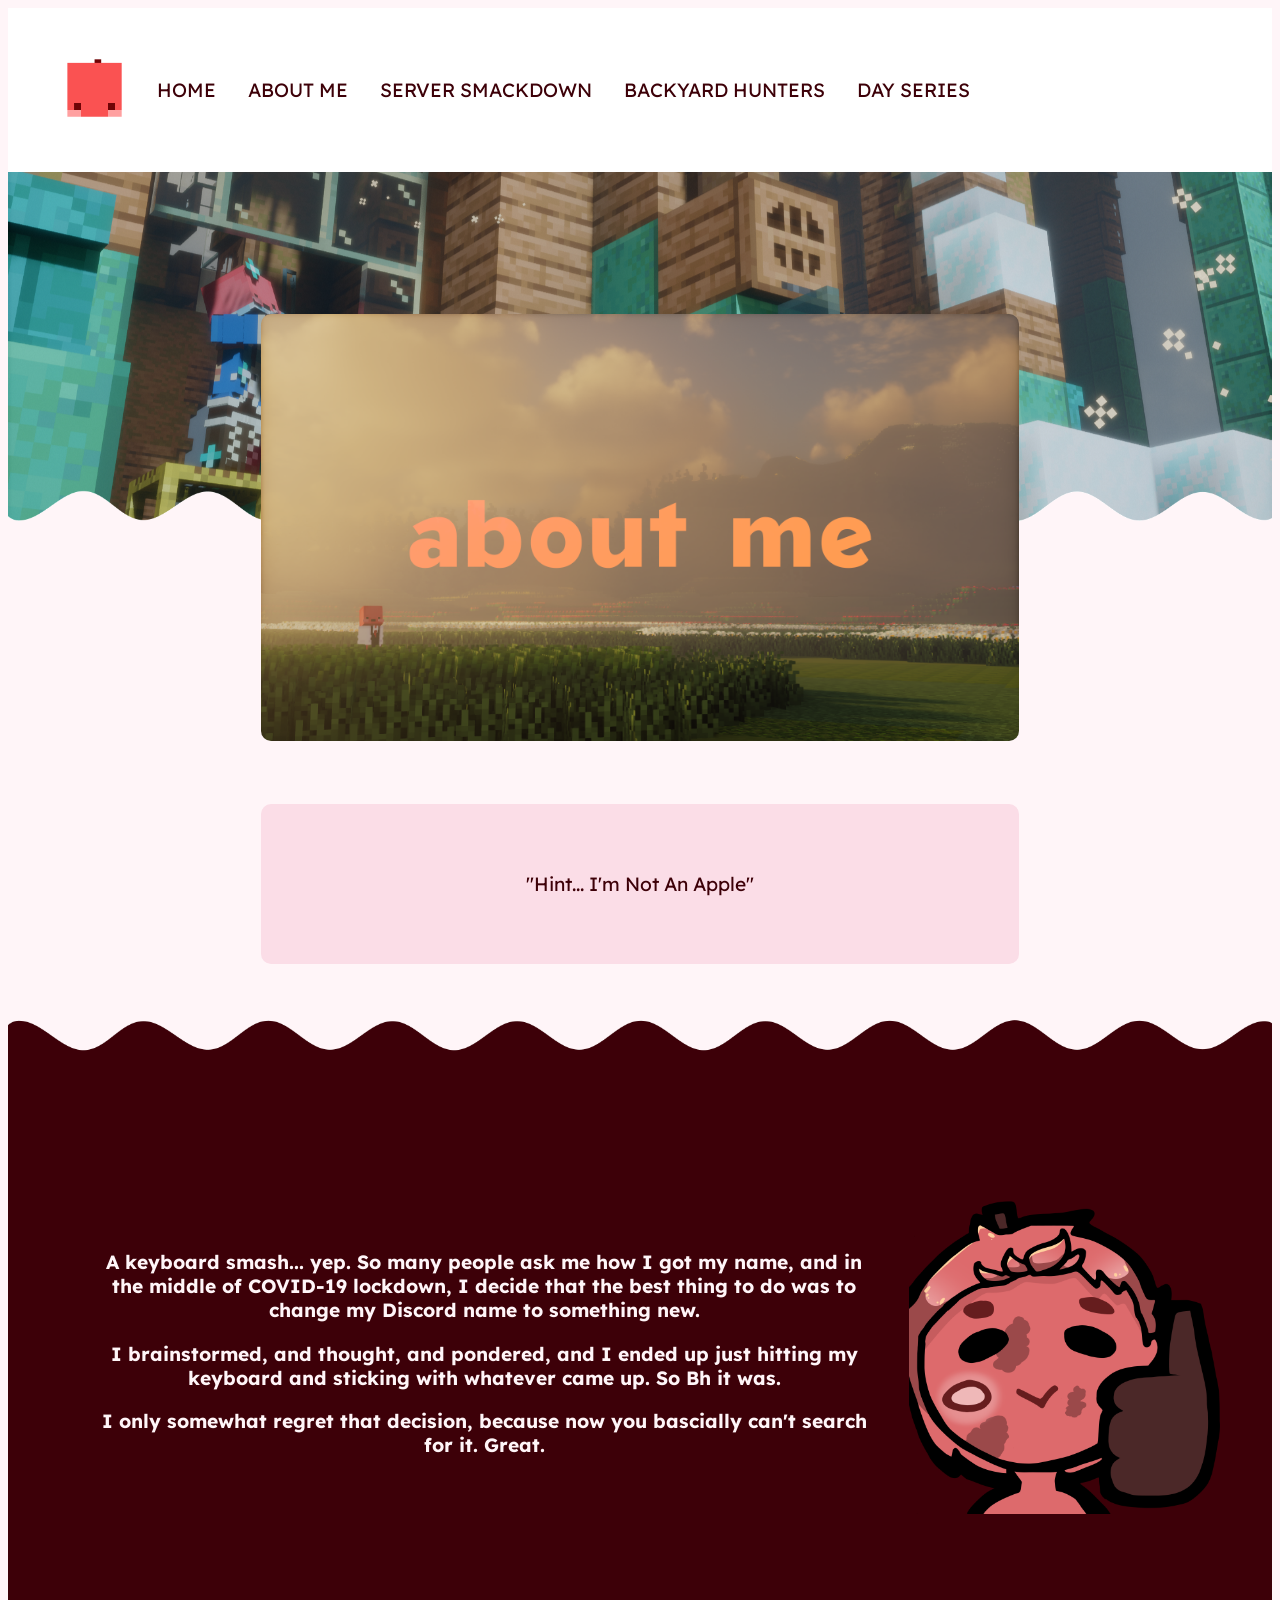
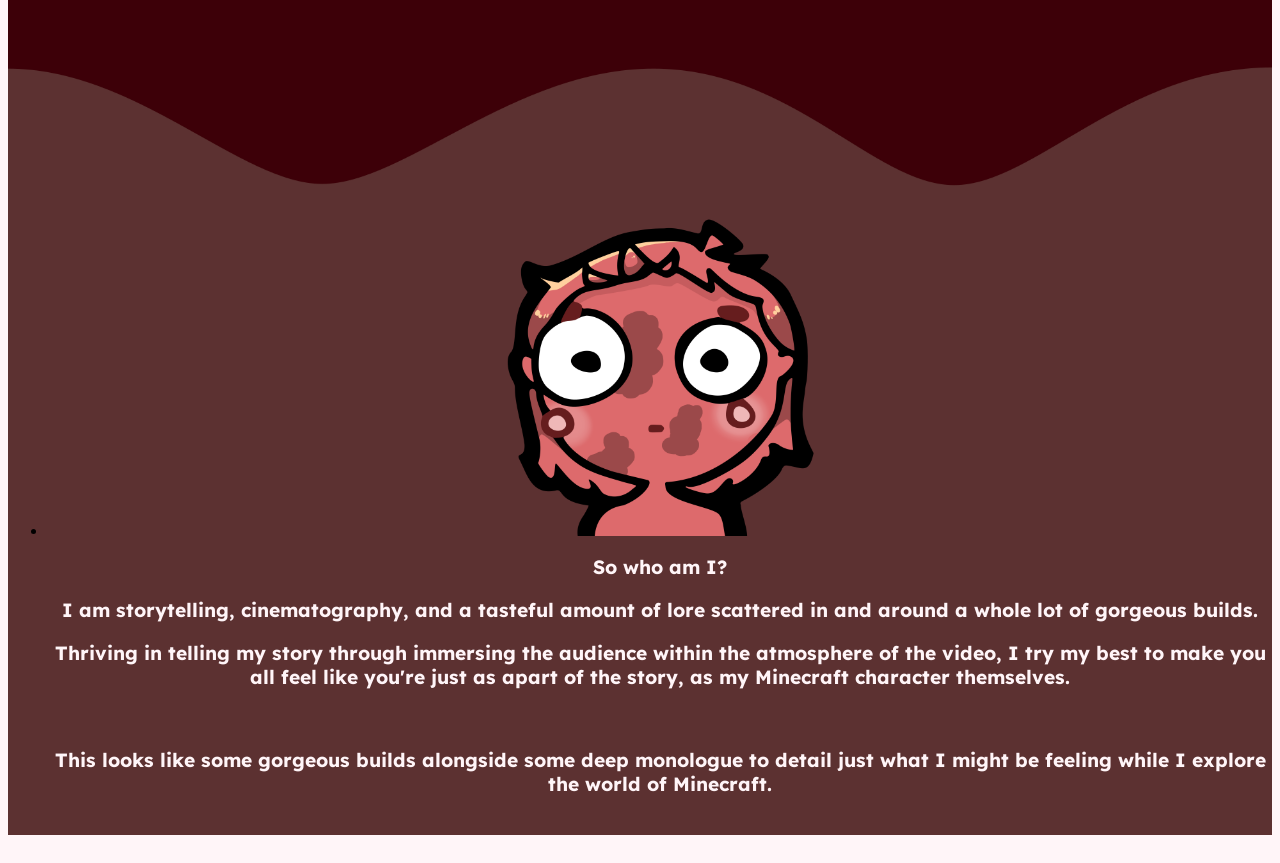
==== commit d2b8dfc8: "Updated All Pages For GridContents For Mobile Compatability Completed: Index About Me  Incomplete: B" ====
--- a/Pages/About Me/HTML/about_me.html
+++ b/Pages/About Me/HTML/about_me.html
@@ -45,26 +45,26 @@
     </div>
 </div>
 
-<div class="ABOUTME_CONTEXT_BOX">
+<div class="ABOUTME_contents">
     <!-- Bottom Banner -->
     <div class="UNI_bottom_banner">
         <img class="MAIN_top_banner_background_clip" src="/Pages/Assets/Media/Clips/CLIP_wave_inverted.png" style=" width: 100%; height: auto"/>
     </div>
 
-    <!-- About Me - Contents -->
+    <!-- About Me - Main Contents -->
     <div class="ABOUTME_content_box">
         <div class="ABOUTME_content">
-            <ul class="ABOUTEME_main_discription">
-                <li class="ABOUTME_main_body">
-                    <div class="ABOUTEME_main_body_text">
+            <ul class="ABOUTME_discription_box">
+                <li class="ABOUTME_body">
+                    <div class="ABOUTEME_body_text">
                         <p class="ABOUTME_discription">A keyboard smash... yep. So many people ask me how I got my name, and in the middle of COVID-19 lockdown, I decide that the best thing to do was to change my Discord name to something new.</p>
                         <p class="ABOUTME_discription">I brainstormed, and thought, and pondered, and I ended up just hitting my keyboard and sticking with whatever came up. So Bh it was.</p>
                         <p class="ABOUTME_discription">I only somewhat regret that decision, because now you bascially can't search for it. Great.</p>
                     </div>
                 </li>
-                <li class="ABOUTME_main_image">
-                    <div class="ABOUTME_main_image_image">
-                        <img class="ABOUTME_main_image_emoji" src="/Pages/Assets/Media/Emojis/Emote3.webp">
+                <li class="ABOUTME_image_content">
+                    <div class="ABOUTME_image">
+                        <img class="ABOUTME_image_emoji" src="/Pages/Assets/Media/Emojis/Emote3.webp">
                     </div>
                 </li>
             </ul>
@@ -72,7 +72,9 @@
     </div>
 </div>
 
-<div class="ABOUTME_overview_content_box">
+    <!-- About Me - Sub Contents -->
+
+<div class="ABOUTME_sub_contents">
     <!-- Overview Banner -->
     <div class="UNI_top_banner">
         <img class="MAIN_top_banner_background_clip" src="/Pages/Assets/Media/Clips/CLIP_large_wave_brown.png" style=" width: 100%; height: auto"/>
@@ -80,17 +82,17 @@
 
     <!-- About Me - Overview -->
 
-    <div class="ABOUTME_overview_box">
-        <div class="ABOUTME_overview_content">
-            <ul class="ABOUTEME_main_discription">
-                <li class="ABOUTME_main_image">
-                    <div class="ABOUTME_main_image_image">
-                        <img class="ABOUTME_main_image_emoji" src="/Pages/Assets/Media/Emojis/emote6.webp">
+    <div class="ABOUTME_sub_content_box">
+        <div class="ABOUTME_sub_content">
+            <ul class="ABOUTEME_discription">
+                <li class="ABOUTME_image_content">
+                    <div class="ABOUTME_image">
+                        <img class="ABOUTME_image_emoji" src="/Pages/Assets/Media/Emojis/emote6.webp">
                     </div>
                 </li>
 
-                <li class="ABOUTME_main_body">
-                    <div class="ABOUTEME_main_body_text">
+                <li class="ABOUTME_body">
+                    <div class="ABOUTEME_body_text">
                         <p class="ABOUTME_discription">So who am I?</p>
                         <p class="ABOUTME_discription">I am storytelling, cinematography, and a tasteful amount of lore scattered in and around a whole lot of gorgeous builds.</p>
                         <p class="ABOUTME_discription">Thriving in telling my story through immersing the audience within the atmosphere of the video, I try my best to make you all feel like you're just as apart of the story, as my Minecraft character themselves.</p>
--- a/Universal/Styles/universal_styles.CSS
+++ b/Universal/Styles/universal_styles.CSS
@@ -99,6 +99,7 @@
     .UNI_disc_text {
         color: #3d0008ff;
         font-size: 1.2rem;
+        text-align: center;
     }
 }
 
--- a/Pages/About Me/Styles/about_me.CSS
+++ b/Pages/About Me/Styles/about_me.CSS
@@ -2,12 +2,6 @@
     font-family: "Lexend Deca", sans-serif;
     font-optical-sizing: auto;
 }
-
-/*
-* {
-    outline: 1px solid red !important;
-}
- */
 
 .grid-container {
     display: grid;
@@ -23,7 +17,7 @@
 
 /* ---------- Main Content ---------- */
 
-.ABOUTME_CONTEXT_BOX {
+.ABOUTME_contents {
     /*
     outline: 1px solid orange !important;
     */
@@ -45,7 +39,7 @@
 
 /* ---------- Main Discription ---------- */
 
-.ABOUTEME_main_discription {
+.ABOUTME_discription_box {
     display: flex;
     align-items: center;
     justify-content: center;
@@ -55,7 +49,7 @@
     list-style: none;
 }
 
-.ABOUTME_main_body {
+.ABOUTME_body {
     display: block;
     justify-content: center;
     align-items: center;
@@ -78,30 +72,26 @@
 
 /* ---------- Image Discription ---------- */
 
-.ABOUTME_main_image_image {
+.ABOUTME_image {
     display: flex;
     justify-content: center;
 }
 
-.ABOUTME_main_image_emoji {
+.ABOUTME_image_emoji {
     width: 20em;
 }
 
 /* ---------- Overview ---------- */
 
-.ABOUTME_overview_content_box {
+.ABOUTME_sub_contents {
     margin-top: -30%;
 }
 
-.ABOUTME_overview_box {
+.ABOUTME_sub_content_box {
     background-color: #5c3131
 }
 
-.ABOUTME_overview_box {
-
-}
-
-.ABOUTME_overview_content {
+.ABOUTME_sub_content {
     height: 40rem;
     display: flex;
     align-items: center;
